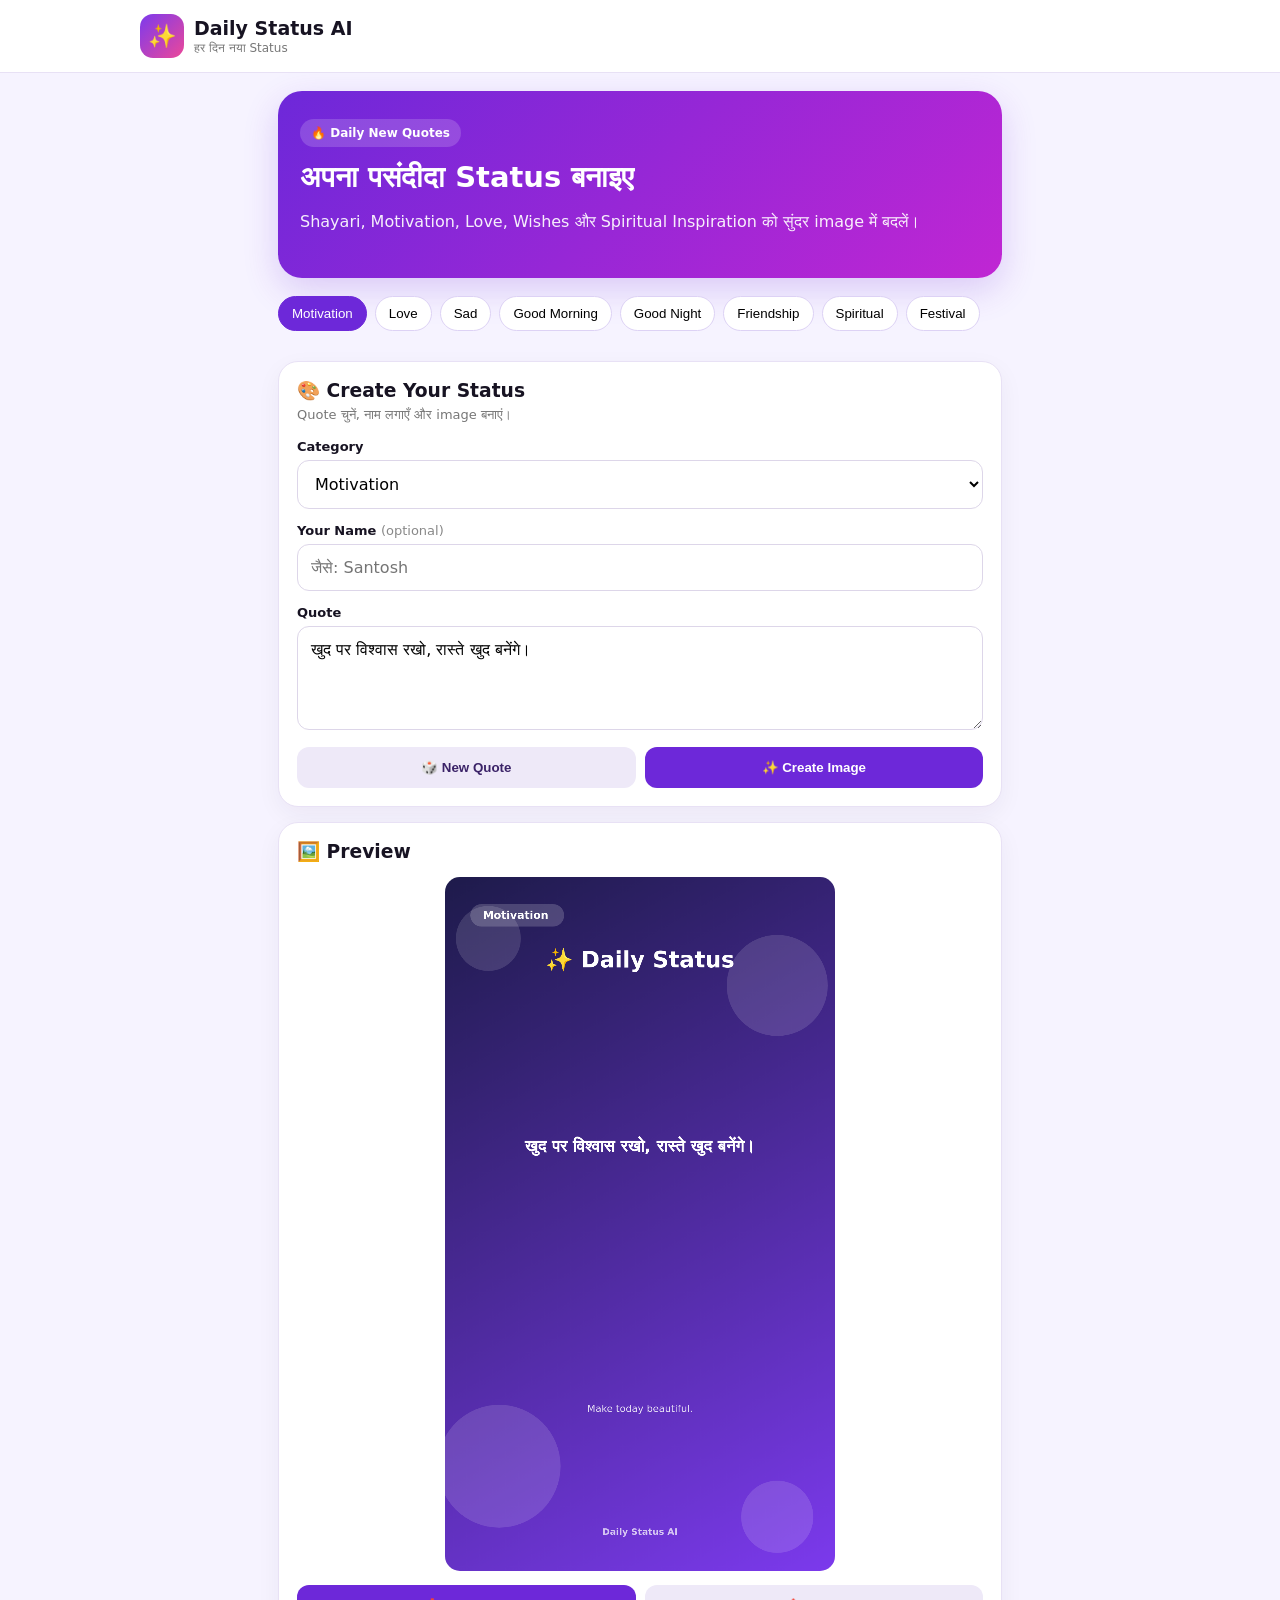
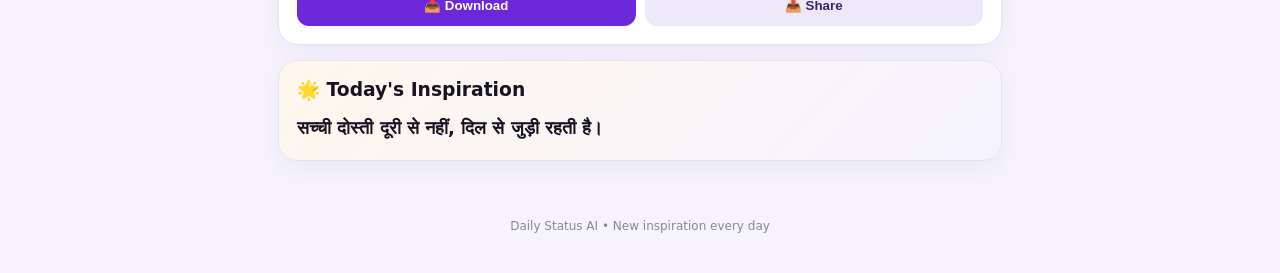
==== index.html @ bb831506 "Initial StatusCraft AI project" ====
<!DOCTYPE html>
<html lang="hi">
<head>
  <meta charset="UTF-8">
  <meta name="viewport" content="width=device-width, initial-scale=1.0">
  <meta name="theme-color" content="#6d28d9">
  <meta name="description" content="Daily Status AI - रोज़ नए Shayari, Quotes, Wishes और आकर्षक Status Images बनाएं।">
  <meta property="og:title" content="Daily Status AI">
  <meta property="og:description" content="हर दिन नए Quotes, Shayari और आकर्षक Status Images।">
  <title>Daily Status AI</title>
  <link rel="manifest" href="manifest.json">
  <link rel="stylesheet" href="style.css">
</head>
<body>
  <header class="topbar">
    <div class="brand">
      <div class="logo">✨</div>
      <div>
        <h1>Daily Status AI</h1>
        <p>हर दिन नया Status</p>
      </div>
    </div>
    <button id="installBtn" class="install-btn" hidden>📲 Install</button>
  </header>

  <main class="container">
    <section class="hero">
      <span class="pill">🔥 Daily New Quotes</span>
      <h2>अपना पसंदीदा Status बनाइए</h2>
      <p>Shayari, Motivation, Love, Wishes और Spiritual Inspiration को सुंदर image में बदलें।</p>
    </section>

    <section class="categories" id="categories"></section>

    <section class="creator-card">
      <div class="section-title">
        <div>
          <h3>🎨 Create Your Status</h3>
          <p>Quote चुनें, नाम लगाएँ और image बनाएं।</p>
        </div>
      </div>

      <label>Category</label>
      <select id="categorySelect"></select>

      <label>Your Name <span>(optional)</span></label>
      <input id="userName" type="text" maxlength="40" placeholder="जैसे: Santosh">

      <label>Quote</label>
      <textarea id="quoteInput" rows="4" maxlength="240" placeholder="अपना quote लिखें..."></textarea>

      <div class="actions">
        <button id="randomBtn" class="secondary">🎲 New Quote</button>
        <button id="createBtn" class="primary">✨ Create Image</button>
      </div>
    </section>

    <section class="preview-card">
      <h3>🖼️ Preview</h3>
      <canvas id="statusCanvas" width="1080" height="1920"></canvas>
      <div class="actions">
        <button id="downloadBtn" class="primary">📥 Download</button>
        <button id="shareBtn" class="secondary">📤 Share</button>
      </div>
    </section>

    <section class="daily-card">
      <h3>🌟 Today's Inspiration</h3>
      <div id="dailyQuote"></div>
    </section>
  </main>

  <footer>
    <p>Daily Status AI • New inspiration every day</p>
  </footer>

  <script src="app.js"></script>
</body>
</html>
---- style.css ----
*{box-sizing:border-box}body{margin:0;font-family:system-ui,-apple-system,Segoe UI,sans-serif;background:#f6f3ff;color:#171322}.topbar{position:sticky;top:0;z-index:10;background:rgba(255,255,255,.94);backdrop-filter:blur(12px);display:flex;justify-content:space-between;align-items:center;padding:14px max(16px,calc((100% - 1000px)/2));border-bottom:1px solid #e8e1f5}.brand{display:flex;align-items:center;gap:10px}.logo{width:44px;height:44px;border-radius:13px;background:linear-gradient(135deg,#7c3aed,#ec4899);display:grid;place-items:center;color:#fff;font-size:23px}.brand h1{font-size:19px;margin:0}.brand p{font-size:12px;color:#777;margin:2px 0 0}.install-btn{border:0;background:#171322;color:#fff;padding:10px 14px;border-radius:10px;font-weight:700}.container{max-width:760px;margin:auto;padding:18px}.hero{background:linear-gradient(135deg,#6d28d9,#c026d3);color:white;border-radius:24px;padding:28px 22px;margin-bottom:16px;box-shadow:0 12px 35px rgba(109,40,217,.2)}.hero h2{font-size:29px;line-height:1.15;margin:14px 0 8px}.hero p{opacity:.92;line-height:1.5}.pill{display:inline-block;background:rgba(255,255,255,.17);padding:7px 11px;border-radius:999px;font-size:12px;font-weight:700}.categories{display:flex;gap:8px;overflow:auto;padding:2px 0 15px;scrollbar-width:none}.categories::-webkit-scrollbar{display:none}.cat{white-space:nowrap;border:1px solid #ddd2f5;background:#fff;border-radius:999px;padding:9px 13px;cursor:pointer}.cat.active{background:#6d28d9;color:#fff;border-color:#6d28d9}.creator-card,.preview-card,.daily-card{background:#fff;border:1px solid #e8e1f5;border-radius:20px;padding:18px;margin-top:15px;box-shadow:0 8px 24px rgba(35,20,60,.05)}h3{margin:0 0 5px}.section-title p{margin:0 0 16px;color:#777;font-size:13px}label{display:block;font-size:13px;font-weight:700;margin:14px 0 6px}label span{font-weight:400;color:#888}select,input,textarea{width:100%;border:1px solid #ddd6e9;border-radius:12px;padding:13px;font:inherit;background:#fff;outline:none}select:focus,input:focus,textarea:focus{border-color:#7c3aed}.actions{display:flex;gap:9px;margin-top:13px}.actions button{flex:1;border:0;border-radius:12px;padding:13px;font-weight:800;cursor:pointer}.primary{background:#6d28d9;color:#fff}.secondary{background:#eee9f8;color:#3b2368}.preview-card canvas{display:block;width:100%;max-width:390px;height:auto;margin:14px auto;border-radius:15px;background:#eee}.daily-card{background:linear-gradient(135deg,#fff7ed,#f5f3ff)}#dailyQuote{font-size:18px;line-height:1.55;font-weight:700;padding-top:8px}footer{text-align:center;color:#888;font-size:12px;padding:28px 10px}@media(max-width:520px){.hero h2{font-size:25px}.actions{flex-direction:column}.container{padding:12px}.creator-card,.preview-card,.daily-card{border-radius:17px}}
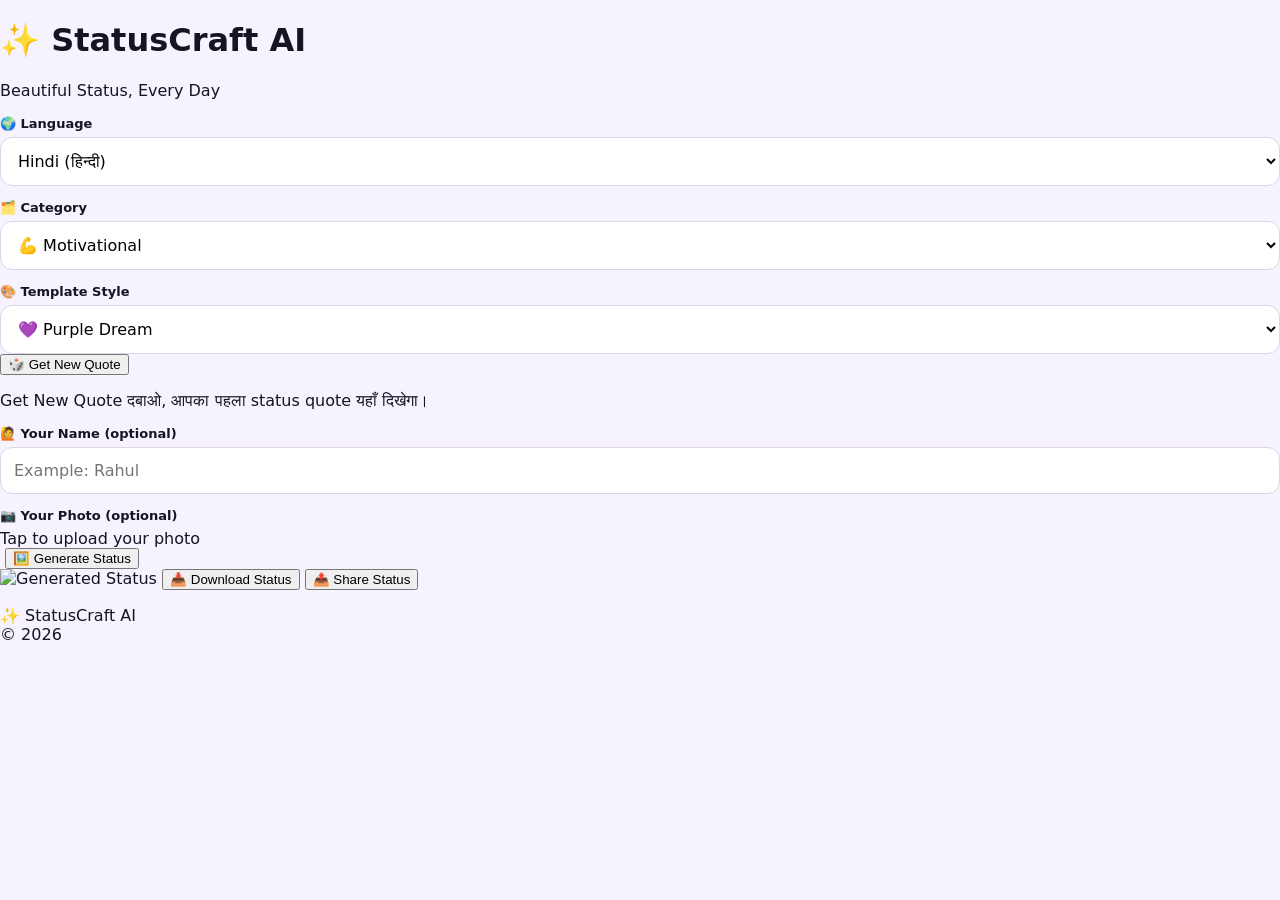
==== commit c832c3da: "Add index.html StatusCraft AI - Phase 1 foundation UI" ====
--- a/index.html
+++ b/index.html
@@ -1,79 +1,99 @@
 <!DOCTYPE html>
-<html lang="hi">
+<html lang="en">
 <head>
-  <meta charset="UTF-8">
-  <meta name="viewport" content="width=device-width, initial-scale=1.0">
-  <meta name="theme-color" content="#6d28d9">
-  <meta name="description" content="Daily Status AI - रोज़ नए Shayari, Quotes, Wishes और आकर्षक Status Images बनाएं।">
-  <meta property="og:title" content="Daily Status AI">
-  <meta property="og:description" content="हर दिन नए Quotes, Shayari और आकर्षक Status Images।">
-  <title>Daily Status AI</title>
-  <link rel="manifest" href="manifest.json">
-  <link rel="stylesheet" href="style.css">
+<meta charset="UTF-8">
+<meta name="viewport" content="width=device-width, initial-scale=1.0">
+<meta name="theme-color" content="#18004a">
+
+<title>StatusCraft AI - Status & Quote Creator</title>
+<meta name="description" content="Beautiful daily quotes and status images in your language — download and share in seconds.">
+
+<link rel="manifest" href="manifest.json">
+<link rel="stylesheet" href="style.css">
 </head>
+
 <body>
-  <header class="topbar">
-    <div class="brand">
-      <div class="logo">✨</div>
-      <div>
-        <h1>Daily Status AI</h1>
-        <p>हर दिन नया Status</p>
-      </div>
+
+  <div class="app">
+
+    <h1>✨ StatusCraft AI</h1>
+    <p class="subtitle">Beautiful Status, Every Day</p>
+
+    <label>🌍 Language</label>
+    <select id="language">
+      <option value="Hindi">Hindi (हिन्दी)</option>
+      <option value="English">English</option>
+      <option value="Hinglish">Hinglish</option>
+    </select>
+
+    <label>🗂️ Category</label>
+    <select id="category">
+      <option value="Motivational">💪 Motivational</option>
+      <option value="Love">❤️ Love</option>
+      <option value="Friendship">🤝 Friendship</option>
+      <option value="Good Morning">🌅 Good Morning</option>
+      <option value="Success">🏆 Success</option>
+    </select>
+
+    <label>🎨 Template Style</label>
+    <select id="templateStyle">
+      <option value="purple">💜 Purple Dream</option>
+      <option value="sunset">🌇 Sunset Glow</option>
+      <option value="ocean">🌊 Ocean Calm</option>
+      <option value="gold">✨ Golden Hour</option>
+    </select>
+
+    <button type="button" id="getQuoteBtn">
+      🎲 Get New Quote
+    </button>
+
+    <div id="quoteBox" class="quoteBox">
+      <p id="quoteText">Get New Quote दबाओ, आपका पहला status quote यहाँ दिखेगा।</p>
     </div>
-    <button id="installBtn" class="install-btn" hidden>📲 Install</button>
-  </header>
 
-  <main class="container">
-    <section class="hero">
-      <span class="pill">🔥 Daily New Quotes</span>
-      <h2>अपना पसंदीदा Status बनाइए</h2>
-      <p>Shayari, Motivation, Love, Wishes और Spiritual Inspiration को सुंदर image में बदलें।</p>
-    </section>
+    <label>🙋 Your Name (optional)</label>
+    <input type="text" id="userName" placeholder="Example: Rahul">
 
-    <section class="categories" id="categories"></section>
+    <label>📷 Your Photo (optional)</label>
+    <div class="upload" onclick="document.getElementById('photoInput').click()">
+      Tap to upload your photo
+    </div>
+    <input type="file" id="photoInput" accept="image/*" style="display:none">
+    <img id="photoPreview" class="preview">
 
-    <section class="creator-card">
-      <div class="section-title">
-        <div>
-          <h3>🎨 Create Your Status</h3>
-          <p>Quote चुनें, नाम लगाएँ और image बनाएं।</p>
-        </div>
-      </div>
+    <button type="button" id="generateStatusBtn">
+      🖼️ Generate Status
+    </button>
 
-      <label>Category</label>
-      <select id="categorySelect"></select>
+    <div id="statusResult" class="statusResult">
+      <img id="generatedStatus" alt="Generated Status">
 
-      <label>Your Name <span>(optional)</span></label>
-      <input id="userName" type="text" maxlength="40" placeholder="जैसे: Santosh">
+      <button type="button" id="downloadStatusBtn">
+        📥 Download Status
+      </button>
 
-      <label>Quote</label>
-      <textarea id="quoteInput" rows="4" maxlength="240" placeholder="अपना quote लिखें..."></textarea>
+      <button type="button" id="shareStatusBtn">
+        📤 Share Status
+      </button>
+    </div>
 
-      <div class="actions">
-        <button id="randomBtn" class="secondary">🎲 New Quote</button>
-        <button id="createBtn" class="primary">✨ Create Image</button>
-      </div>
-    </section>
+  </div>
 
-    <section class="preview-card">
-      <h3>🖼️ Preview</h3>
-      <canvas id="statusCanvas" width="1080" height="1920"></canvas>
-      <div class="actions">
-        <button id="downloadBtn" class="primary">📥 Download</button>
-        <button id="shareBtn" class="secondary">📤 Share</button>
-      </div>
-    </section>
-
-    <section class="daily-card">
-      <h3>🌟 Today's Inspiration</h3>
-      <div id="dailyQuote"></div>
-    </section>
-  </main>
-
-  <footer>
-    <p>Daily Status AI • New inspiration every day</p>
-  </footer>
+  <p class="footer">
+    ✨ StatusCraft AI<br>
+    © 2026
+  </p>
 
   <script src="app.js"></script>
+  <script>
+    if ("serviceWorker" in navigator) {
+      window.addEventListener("load", function () {
+        navigator.serviceWorker.register("sw.js").catch(function (err) {
+          console.error("Service worker registration failed:", err);
+        });
+      });
+    }
+  </script>
+
 </body>
 </html>
